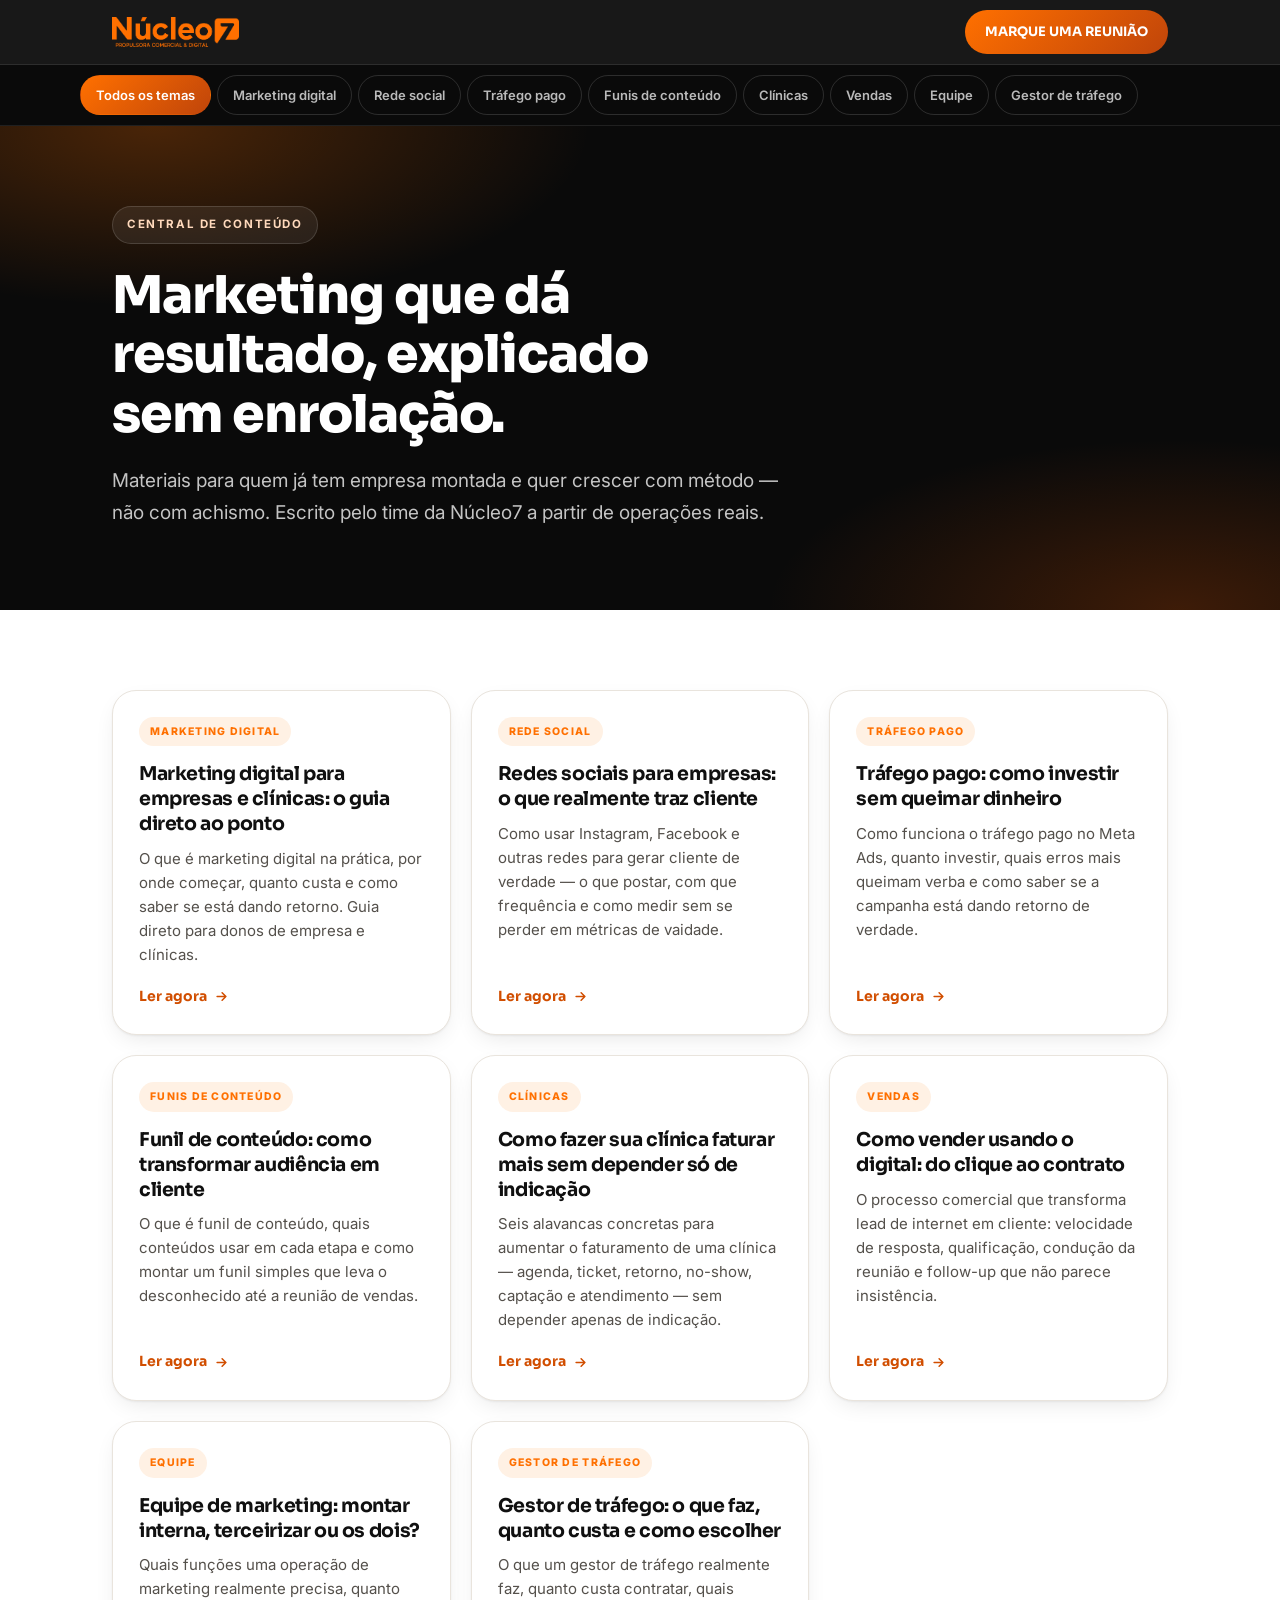
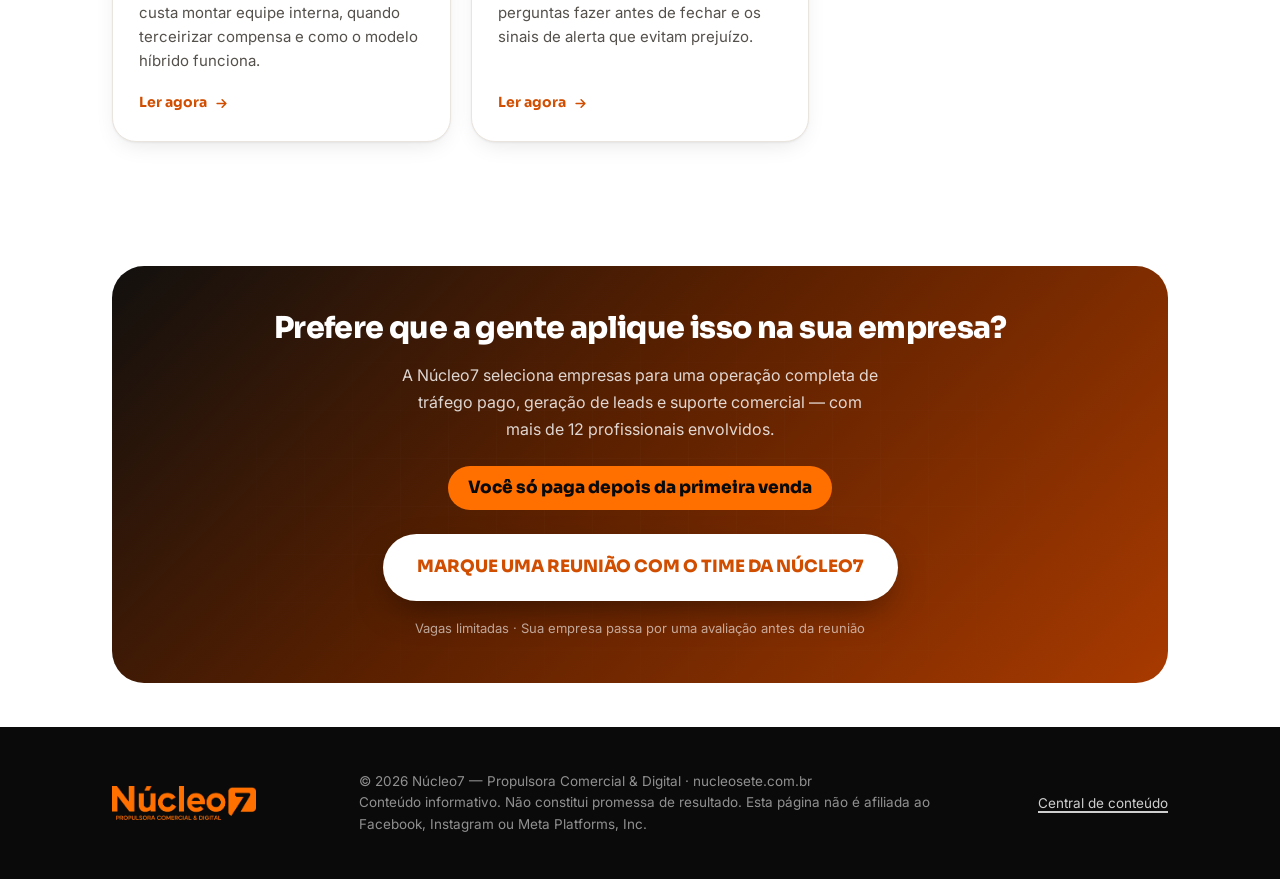
==== conteudo/index.html @ 5089eb70 "Add files via upload" ====
<!DOCTYPE html>
<html lang="pt-BR">
<head>
<meta charset="UTF-8">
<meta name="viewport" content="width=device-width, initial-scale=1, viewport-fit=cover">
<meta name="theme-color" content="#0A0A0A">
<meta name="facebook-domain-verification" content="0egseyh3x0nnyvifl7hkaeydjd7gkp" />
<title>Central de Conteúdo — Marketing, tráfego pago e vendas | Núcleo7</title>
<meta name="description" content="Conteúdo direto ao ponto sobre marketing digital, tráfego pago, redes sociais, funis de conteúdo e vendas para donos de empresa e clínicas.">
<meta name="keywords" content="marketing digital, tráfego pago, redes sociais, funil de conteúdo, vendas, gestor de tráfego">
<meta name="robots" content="index, follow, max-image-preview:large">
<meta name="author" content="Núcleo7">
<link rel="canonical" href="https://nucleosete.com.br/conteudo/">
<meta property="og:type" content="website">
<meta property="og:locale" content="pt_BR">
<meta property="og:site_name" content="Núcleo7">
<meta property="og:title" content="Central de Conteúdo — Marketing, tráfego pago e vendas | Núcleo7">
<meta property="og:description" content="Conteúdo direto ao ponto sobre marketing digital, tráfego pago, redes sociais, funis de conteúdo e vendas para donos de empresa e clínicas.">
<meta property="og:url" content="https://nucleosete.com.br/conteudo/">
<meta property="og:image" content="https://nucleosete.com.br/assets/og-image.png">
<meta name="twitter:card" content="summary_large_image">
<link rel="icon" href="../favicon.ico" sizes="any">
<link rel="icon" type="image/png" sizes="32x32" href="../assets/favicon-32.png">
<link rel="apple-touch-icon" href="../assets/apple-touch-icon.png">
<link rel="preconnect" href="https://fonts.googleapis.com">
<link rel="preconnect" href="https://fonts.gstatic.com" crossorigin>
<link href="https://fonts.googleapis.com/css2?family=Sora:wght@400;600;700;800&family=Inter:wght@400;500;600;700&display=swap" rel="stylesheet">
<link rel="stylesheet" href="estilo.css">
<script type="application/ld+json">
{"@context":"https://schema.org","@type":"CollectionPage",
 "name":"Central de Conteúdo Núcleo7","url":"https://nucleosete.com.br/conteudo/","inLanguage":"pt-BR",
 "description":"Conteúdo sobre marketing digital, tráfego pago, redes sociais, funis e vendas para donos de empresa e clínicas.",
 "hasPart":[{"@type":"Article","headline":"Marketing digital para empresas e clínicas: o guia direto ao ponto","url":"https://nucleosete.com.br/conteudo/marketing-digital-para-empresas-e-clinicas.html"},{"@type":"Article","headline":"Redes sociais para empresas: o que realmente traz cliente","url":"https://nucleosete.com.br/conteudo/redes-sociais-para-empresas.html"},{"@type":"Article","headline":"Tráfego pago: como investir sem queimar dinheiro","url":"https://nucleosete.com.br/conteudo/trafego-pago-para-empresas.html"},{"@type":"Article","headline":"Funil de conteúdo: como transformar audiência em cliente","url":"https://nucleosete.com.br/conteudo/funil-de-conteudo.html"},{"@type":"Article","headline":"Como fazer sua clínica faturar mais sem depender só de indicação","url":"https://nucleosete.com.br/conteudo/como-fazer-sua-clinica-faturar-mais.html"},{"@type":"Article","headline":"Como vender usando o digital: do clique ao contrato","url":"https://nucleosete.com.br/conteudo/como-vender-usando-o-digital.html"},{"@type":"Article","headline":"Equipe de marketing: montar interna, terceirizar ou os dois?","url":"https://nucleosete.com.br/conteudo/equipe-de-marketing.html"},{"@type":"Article","headline":"Gestor de tráfego: o que faz, quanto custa e como escolher","url":"https://nucleosete.com.br/conteudo/gestor-de-trafego.html"}]}
</script>
</head>
<body>

<header class="top">
  <div class="wrap top__in">
    <a class="logo" href="../index.html" aria-label="Núcleo7"><img src="../assets/logo-nucleo7-laranja.png" alt="Núcleo7" width="1369" height="324"></a>
    <a class="top__cta" href="../index.html?utm_source=site&utm_medium=conteudo&utm_campaign=blog-nucleo7&utm_content=hub&utm_term=header#formulario">MARQUE UMA REUNIÃO</a>
  </div>
</header>
<nav class="barra-cat" aria-label="Temas"><div class="wrap barra-cat__in"><a href="index.html" aria-current="page">Todos os temas</a><a href="marketing-digital-para-empresas-e-clinicas.html">Marketing digital</a><a href="redes-sociais-para-empresas.html">Rede social</a><a href="trafego-pago-para-empresas.html">Tráfego pago</a><a href="funil-de-conteudo.html">Funis de conteúdo</a><a href="como-fazer-sua-clinica-faturar-mais.html">Clínicas</a><a href="como-vender-usando-o-digital.html">Vendas</a><a href="equipe-de-marketing.html">Equipe</a><a href="gestor-de-trafego.html">Gestor de tráfego</a></div></nav>

<section class="hub-hero">
  <div class="wrap">
    <span class="eyebrow">Central de conteúdo</span>
    <h1>Marketing que dá resultado, explicado sem enrolação.</h1>
    <p>Materiais para quem já tem empresa montada e quer crescer com método — não com achismo.
       Escrito pelo time da Núcleo7 a partir de operações reais.</p>
  </div>
</section>

<main class="wrap">
  <div class="artigos">
    <a class="art" href="marketing-digital-para-empresas-e-clinicas.html">
      <span class="art__tag">Marketing digital</span>
      <h2>Marketing digital para empresas e clínicas: o guia direto ao ponto</h2>
      <p>O que é marketing digital na prática, por onde começar, quanto custa e como saber se está dando retorno. Guia direto para donos de empresa e clínicas.</p>
      <span class="art__mais">Ler agora
        <svg viewBox="0 0 24 24" fill="none" stroke="currentColor" stroke-width="2.5" stroke-linecap="round" stroke-linejoin="round"><path d="M5 12h14M13 6l6 6-6 6"/></svg>
      </span>
    </a>
    <a class="art" href="redes-sociais-para-empresas.html">
      <span class="art__tag">Rede social</span>
      <h2>Redes sociais para empresas: o que realmente traz cliente</h2>
      <p>Como usar Instagram, Facebook e outras redes para gerar cliente de verdade — o que postar, com que frequência e como medir sem se perder em métricas de vaidade.</p>
      <span class="art__mais">Ler agora
        <svg viewBox="0 0 24 24" fill="none" stroke="currentColor" stroke-width="2.5" stroke-linecap="round" stroke-linejoin="round"><path d="M5 12h14M13 6l6 6-6 6"/></svg>
      </span>
    </a>
    <a class="art" href="trafego-pago-para-empresas.html">
      <span class="art__tag">Tráfego pago</span>
      <h2>Tráfego pago: como investir sem queimar dinheiro</h2>
      <p>Como funciona o tráfego pago no Meta Ads, quanto investir, quais erros mais queimam verba e como saber se a campanha está dando retorno de verdade.</p>
      <span class="art__mais">Ler agora
        <svg viewBox="0 0 24 24" fill="none" stroke="currentColor" stroke-width="2.5" stroke-linecap="round" stroke-linejoin="round"><path d="M5 12h14M13 6l6 6-6 6"/></svg>
      </span>
    </a>
    <a class="art" href="funil-de-conteudo.html">
      <span class="art__tag">Funis de conteúdo</span>
      <h2>Funil de conteúdo: como transformar audiência em cliente</h2>
      <p>O que é funil de conteúdo, quais conteúdos usar em cada etapa e como montar um funil simples que leva o desconhecido até a reunião de vendas.</p>
      <span class="art__mais">Ler agora
        <svg viewBox="0 0 24 24" fill="none" stroke="currentColor" stroke-width="2.5" stroke-linecap="round" stroke-linejoin="round"><path d="M5 12h14M13 6l6 6-6 6"/></svg>
      </span>
    </a>
    <a class="art" href="como-fazer-sua-clinica-faturar-mais.html">
      <span class="art__tag">Clínicas</span>
      <h2>Como fazer sua clínica faturar mais sem depender só de indicação</h2>
      <p>Seis alavancas concretas para aumentar o faturamento de uma clínica — agenda, ticket, retorno, no-show, captação e atendimento — sem depender apenas de indicação.</p>
      <span class="art__mais">Ler agora
        <svg viewBox="0 0 24 24" fill="none" stroke="currentColor" stroke-width="2.5" stroke-linecap="round" stroke-linejoin="round"><path d="M5 12h14M13 6l6 6-6 6"/></svg>
      </span>
    </a>
    <a class="art" href="como-vender-usando-o-digital.html">
      <span class="art__tag">Vendas</span>
      <h2>Como vender usando o digital: do clique ao contrato</h2>
      <p>O processo comercial que transforma lead de internet em cliente: velocidade de resposta, qualificação, condução da reunião e follow-up que não parece insistência.</p>
      <span class="art__mais">Ler agora
        <svg viewBox="0 0 24 24" fill="none" stroke="currentColor" stroke-width="2.5" stroke-linecap="round" stroke-linejoin="round"><path d="M5 12h14M13 6l6 6-6 6"/></svg>
      </span>
    </a>
    <a class="art" href="equipe-de-marketing.html">
      <span class="art__tag">Equipe</span>
      <h2>Equipe de marketing: montar interna, terceirizar ou os dois?</h2>
      <p>Quais funções uma operação de marketing realmente precisa, quanto custa montar equipe interna, quando terceirizar compensa e como o modelo híbrido funciona.</p>
      <span class="art__mais">Ler agora
        <svg viewBox="0 0 24 24" fill="none" stroke="currentColor" stroke-width="2.5" stroke-linecap="round" stroke-linejoin="round"><path d="M5 12h14M13 6l6 6-6 6"/></svg>
      </span>
    </a>
    <a class="art" href="gestor-de-trafego.html">
      <span class="art__tag">Gestor de tráfego</span>
      <h2>Gestor de tráfego: o que faz, quanto custa e como escolher</h2>
      <p>O que um gestor de tráfego realmente faz, quanto custa contratar, quais perguntas fazer antes de fechar e os sinais de alerta que evitam prejuízo.</p>
      <span class="art__mais">Ler agora
        <svg viewBox="0 0 24 24" fill="none" stroke="currentColor" stroke-width="2.5" stroke-linecap="round" stroke-linejoin="round"><path d="M5 12h14M13 6l6 6-6 6"/></svg>
      </span>
    </a></div>

  
<div class="cta-bloco">
  <h3>Prefere que a gente aplique isso na sua empresa?</h3>
  <p>A Núcleo7 seleciona empresas para uma operação completa de tráfego pago, geração de leads e suporte comercial — com mais de 12 profissionais envolvidos.</p>
  <span class="garantia">Você só paga depois da primeira venda</span>
  <a class="btn" href="../index.html?utm_source=site&utm_medium=conteudo&utm_campaign=blog-nucleo7&utm_content=hub&utm_term=hub-final#formulario" data-cta="hub-final">MARQUE UMA REUNIÃO COM O TIME DA NÚCLEO7</a>
  <small>Vagas limitadas · Sua empresa passa por uma avaliação antes da reunião</small>
</div>
</main>

<footer class="rodape">
  <div class="wrap rodape__in">
    <a class="logo" href="../index.html"><img src="../assets/logo-nucleo7-laranja.png" alt="Núcleo7" width="1369" height="324" style="height:34px"></a>
    <p>
      © <span id="ano"></span> Núcleo7 — Propulsora Comercial &amp; Digital · nucleosete.com.br<br>
      Conteúdo informativo. Não constitui promessa de resultado.
      Esta página não é afiliada ao Facebook, Instagram ou Meta Platforms, Inc.
    </p>
    <a href="index.html">Central de conteúdo</a>
  </div>
</footer>
<script src="../config.js"></script>
<script src="../tracking.js"></script>
<script>
document.getElementById('ano').textContent = new Date().getFullYear();
(function(){
  var pb = document.getElementById('leitura-prog');
  if (pb) window.addEventListener('scroll', function(){
    var h = document.documentElement;
    var t = (h.scrollTop) / ((h.scrollHeight) - h.clientHeight);
    pb.style.width = Math.min(100, Math.max(0, t*100)) + '%';
  }, {passive:true});
  document.querySelectorAll('[data-cta]').forEach(function(el){
    el.addEventListener('click', function(){
      if (window.N7) N7.track('ClickCTA', { posicao: el.getAttribute('data-cta'), origem: 'conteudo' });
    });
  });
})();
</script>
</body>
</html>
---- conteudo/estilo.css ----
/* ============================================================
   NÚCLEO7 — CENTRAL DE CONTEÚDO
   Mesma identidade da LP, layout de leitura.
   ============================================================ */
:root{
  --laranja:#FF7000; --laranja-escuro:#D14E00; --laranja-claro:#FF9A3D;
  --preto:#0A0A0A; --branco:#FFFFFF;
  --tinta:#101010; --tinta-2:#54504B; --tinta-3:#837D76;
  --linha:#E9E4DD; --superficie:#FFFFFF; --superficie-2:#F8F6F3; --superficie-3:#FFF1E4;
  --escuro:#0A0A0A;
  --grad: linear-gradient(135deg, #12100E 0%, #5A2000 45%, #A83A00 100%);
  --grad-cta: linear-gradient(135deg, #FF7000 0%, #C0450A 100%);
  --r:16px; --r-lg:24px; --r-xl:32px;
  --sombra: 0 1px 2px rgba(10,10,10,.05), 0 8px 24px -8px rgba(10,10,10,.12);
  --max:1120px; --leitura:720px;
  --pad:clamp(20px, 5vw, 32px);
}
*,*::before,*::after{box-sizing:border-box}
html{-webkit-text-size-adjust:100%; scroll-behavior:smooth}
body{
  margin:0; background:var(--superficie); color:var(--tinta);
  font-family:'Inter',system-ui,-apple-system,'Segoe UI',sans-serif;
  font-size:17px; line-height:1.7; -webkit-font-smoothing:antialiased; overflow-x:hidden;
}
img{max-width:100%; display:block; height:auto}
h1,h2,h3,h4{font-family:'Sora',system-ui,sans-serif; margin:0; line-height:1.15; letter-spacing:-.02em; font-weight:800}
p{margin:0}
a{color:var(--laranja-escuro); text-decoration:underline; text-underline-offset:3px; text-decoration-thickness:1.5px}
a:hover{color:var(--laranja)}
button{font:inherit; cursor:pointer}
.wrap{max-width:var(--max); margin-inline:auto; padding-inline:var(--pad)}
.leitura{max-width:var(--leitura); margin-inline:auto}

/* ---------- Header ---------- */
.top{
  position:sticky; top:0; z-index:60; background:rgba(10,10,10,.94);
  backdrop-filter:blur(14px); border-bottom:1px solid rgba(255,255,255,.09);
}
.top__in{display:flex; align-items:center; justify-content:space-between; gap:16px; height:64px}
.logo{display:flex; align-items:center; text-decoration:none; flex:none}
.logo img{height:30px; width:auto}
.top__cta{
  font-family:'Sora'; font-weight:700; font-size:13px; text-decoration:none; white-space:nowrap;
  color:#fff; background:var(--grad-cta); padding:11px 20px; border-radius:100px;
  transition:transform .18s ease; text-align:center;
}
.top__cta:hover{transform:translateY(-1px); color:#fff}
@media(max-width:520px){ .top__cta{font-size:12px; padding:10px 15px} .logo img{height:26px} }

/* ---------- Barra de categorias ---------- */
.barra-cat{background:var(--preto); border-bottom:1px solid rgba(255,255,255,.09); position:sticky; top:64px; z-index:55}
.barra-cat__in{display:flex; gap:6px; overflow-x:auto; scrollbar-width:none; padding:10px 0}
.barra-cat__in::-webkit-scrollbar{display:none}
.barra-cat a{
  flex:none; font-size:13px; font-weight:600; text-decoration:none; white-space:nowrap;
  color:rgba(255,255,255,.72); padding:8px 15px; border-radius:100px;
  border:1px solid rgba(255,255,255,.14); transition:all .18s ease;
}
.barra-cat a:hover{color:#fff; border-color:var(--laranja); background:rgba(255,112,0,.16)}
.barra-cat a[aria-current]{color:#fff; background:var(--grad-cta); border-color:transparent}

/* ---------- Hero do hub ---------- */
.hub-hero{background:var(--escuro); color:#fff; padding:clamp(48px,7vw,80px) 0; position:relative; overflow:hidden}
.hub-hero::before{
  content:''; position:absolute; inset:0;
  background:radial-gradient(55% 60% at 12% 0%, rgba(255,112,0,.26), transparent 62%),
             radial-gradient(50% 55% at 92% 100%, rgba(209,78,0,.26), transparent 64%);
}
.hub-hero .wrap{position:relative; z-index:2}
.hub-hero h1{font-size:clamp(30px,5.4vw,52px); max-width:18ch; text-wrap:balance}
.hub-hero p{margin-top:20px; max-width:56ch; color:rgba(255,255,255,.76); font-size:clamp(16px,2vw,19px)}
.eyebrow{
  display:inline-flex; align-items:center; gap:8px; font-size:11.5px; font-weight:700;
  letter-spacing:.14em; text-transform:uppercase; color:#FFD9BC;
  background:rgba(255,255,255,.07); border:1px solid rgba(255,255,255,.14);
  padding:8px 14px; border-radius:100px; margin-bottom:22px;
}

/* ---------- Grade de artigos ---------- */
.artigos{display:grid; gap:20px; padding:clamp(48px,7vw,80px) 0}
@media(min-width:680px){ .artigos{grid-template-columns:repeat(2,1fr)} }
@media(min-width:1000px){ .artigos{grid-template-columns:repeat(3,1fr)} }
.art{
  display:flex; flex-direction:column; background:var(--superficie); border:1px solid var(--linha);
  border-radius:var(--r-lg); padding:26px; text-decoration:none; color:inherit;
  box-shadow:var(--sombra); transition:transform .22s ease, box-shadow .22s ease, border-color .22s ease;
}
.art:hover{transform:translateY(-4px); border-color:rgba(255,112,0,.35); box-shadow:0 20px 48px -18px rgba(209,78,0,.3); color:inherit}
.art__tag{
  align-self:flex-start; font-size:10.5px; font-weight:800; letter-spacing:.12em; text-transform:uppercase;
  color:var(--laranja); background:var(--superficie-3); padding:6px 11px; border-radius:100px; margin-bottom:16px;
}
.art h2{font-size:19px; line-height:1.3; font-weight:700}
.art p{margin-top:10px; font-size:15px; color:var(--tinta-2); line-height:1.6; flex:1}
.art__mais{
  margin-top:18px; font-family:'Sora'; font-weight:700; font-size:14px; color:var(--laranja-escuro);
  display:inline-flex; align-items:center; gap:7px;
}
.art:hover .art__mais{gap:11px; color:var(--laranja)}
.art__mais svg{width:15px;height:15px; transition:transform .2s ease}

/* ---------- Artigo ---------- */
.crumbs{font-size:13px; color:var(--tinta-3); padding:22px 0 0}
.crumbs a{color:var(--tinta-3); text-decoration:none}
.crumbs a:hover{color:var(--laranja)}
.artigo{padding:14px 0 clamp(56px,8vw,90px)}
.artigo__cab{padding:14px 0 34px; border-bottom:1px solid var(--linha); margin-bottom:38px}
.artigo h1{font-size:clamp(28px,4.8vw,44px); line-height:1.12; text-wrap:balance}
.artigo__sub{margin-top:20px; font-size:clamp(17px,2.1vw,20px); color:var(--tinta-2); line-height:1.6}
.artigo__meta{margin-top:22px; font-size:13px; color:var(--tinta-3); display:flex; gap:14px; flex-wrap:wrap; align-items:center}
.artigo__meta b{color:var(--laranja); font-weight:700}
.artigo h2{font-size:clamp(22px,3.2vw,30px); margin:44px 0 16px; line-height:1.2}
.artigo h3{font-size:clamp(18px,2.4vw,21px); margin:32px 0 12px; font-weight:700}
.artigo p{margin:0 0 18px; color:#26231F}
.artigo ul, .artigo ol{margin:0 0 22px; padding-left:22px; color:#26231F}
.artigo li{margin-bottom:10px}
.artigo li::marker{color:var(--laranja); font-weight:700}
.artigo strong{font-weight:700; color:var(--tinta)}

.destaque{
  background:var(--superficie-3); border-left:4px solid var(--laranja);
  border-radius:0 var(--r) var(--r) 0; padding:22px 24px; margin:30px 0;
  font-size:16.5px; line-height:1.65; color:#2E2A25;
}
.destaque strong{color:var(--laranja-escuro)}

.tabela{width:100%; border-collapse:collapse; margin:26px 0; font-size:15px; display:block; overflow-x:auto}
.tabela th,.tabela td{border:1px solid var(--linha); padding:13px 15px; text-align:left; vertical-align:top}
.tabela th{background:var(--superficie-2); font-family:'Sora'; font-weight:700; font-size:13.5px; white-space:nowrap}

/* ---------- CTA dentro do artigo ---------- */
.cta-bloco{
  background:var(--grad); color:#fff; border-radius:var(--r-xl);
  padding:clamp(28px,4.4vw,44px); margin:44px 0; text-align:center; position:relative; overflow:hidden;
}
.cta-bloco::before{
  content:''; position:absolute; inset:0; opacity:.3;
  background-image:linear-gradient(rgba(255,255,255,.06) 1px,transparent 1px),
                   linear-gradient(90deg,rgba(255,255,255,.06) 1px,transparent 1px);
  background-size:48px 48px;
  mask-image:radial-gradient(65% 70% at 50% 50%,#000,transparent);
  -webkit-mask-image:radial-gradient(65% 70% at 50% 50%,#000,transparent);
}
.cta-bloco > *{position:relative; z-index:2}
.cta-bloco h3{font-size:clamp(21px,3.4vw,30px); line-height:1.2; text-wrap:balance}
.cta-bloco p{margin:16px auto 0; color:rgba(255,255,255,.82); max-width:48ch; font-size:16px}
.cta-bloco .garantia{
  display:block; width:fit-content; max-width:100%; margin:22px auto 0;
  font-family:'Sora'; font-weight:800;
  font-size:clamp(14px,2.1vw,17px); color:#0A0A0A; background:var(--laranja);
  padding:11px 20px; border-radius:100px; line-height:1.3;
}
.btn{
  display:inline-flex; align-items:center; justify-content:center; gap:10px; margin-top:24px;
  font-family:'Sora'; font-weight:800; font-size:clamp(15px,1.8vw,17px); text-decoration:none;
  padding:19px 34px; border-radius:100px; border:0; background:#fff; color:var(--laranja-escuro);
  box-shadow:0 14px 36px -12px rgba(0,0,0,.55); transition:transform .18s ease, box-shadow .18s ease;
  max-width:100%;
}
.btn:hover{transform:translateY(-2px); color:var(--laranja-escuro); box-shadow:0 20px 46px -14px rgba(0,0,0,.6)}
.cta-bloco small{display:block; margin-top:16px; font-size:13px; color:rgba(255,255,255,.6)}

/* ---------- FAQ ---------- */
.faq{margin:44px 0 0; display:grid; gap:11px}
.q{background:var(--superficie); border:1px solid var(--linha); border-radius:var(--r); overflow:hidden}
.q[open]{border-color:rgba(255,112,0,.32); box-shadow:var(--sombra)}
.q summary{
  list-style:none; cursor:pointer; padding:19px 21px; display:flex; align-items:center; gap:16px;
  font-family:'Sora'; font-weight:700; font-size:16px; line-height:1.35;
}
.q summary::-webkit-details-marker{display:none}
.q summary::after{
  content:''; margin-left:auto; flex:none; width:10px; height:10px;
  border-right:2.5px solid var(--laranja); border-bottom:2.5px solid var(--laranja);
  transform:rotate(45deg) translateY(-3px); transition:transform .22s ease;
}
.q[open] summary::after{transform:rotate(-135deg) translateY(-3px)}
.q .a{padding:0 21px 21px; font-size:15.5px; color:var(--tinta-2); line-height:1.65}

/* ---------- Leia também ---------- */
.relacionados{border-top:1px solid var(--linha); margin-top:52px; padding-top:38px}
.relacionados h2{font-size:20px; margin-bottom:20px}
.rel-lista{display:grid; gap:12px}
@media(min-width:640px){ .rel-lista{grid-template-columns:repeat(2,1fr)} }
.rel{
  display:block; padding:18px 20px; border:1px solid var(--linha); border-radius:var(--r);
  text-decoration:none; color:inherit; font-family:'Sora'; font-weight:700; font-size:15px; line-height:1.35;
  transition:all .2s ease;
}
.rel:hover{border-color:var(--laranja); background:var(--superficie-3); color:inherit; transform:translateX(3px)}

/* ---------- Índice do artigo ---------- */
.indice{
  background:var(--superficie-2); border:1px solid var(--linha); border-radius:var(--r);
  padding:22px 24px; margin:0 0 34px;
}
.indice b{font-family:'Sora'; font-size:12px; letter-spacing:.12em; text-transform:uppercase; color:var(--laranja)}
.indice ol{margin:14px 0 0; padding-left:20px}
.indice li{margin-bottom:8px; font-size:15px}
.indice a{color:var(--tinta-2); text-decoration:none}
.indice a:hover{color:var(--laranja); text-decoration:underline}

/* ---------- Rodapé ---------- */
.rodape{background:var(--escuro); color:rgba(255,255,255,.55); padding:44px 0; font-size:13.5px; margin-top:0}
.rodape__in{display:flex; flex-direction:column; gap:20px; align-items:center; text-align:center}
.rodape a{color:rgba(255,255,255,.8)}
.rodape p{max-width:64ch; line-height:1.6}
@media(min-width:820px){ .rodape__in{flex-direction:row; justify-content:space-between; text-align:left} }

/* ---------- Progresso de leitura ---------- */
.leitura-prog{position:fixed; top:0; left:0; height:3px; background:var(--grad-cta); width:0; z-index:80; transition:width .1s linear}

@media(prefers-reduced-motion:reduce){ *{animation:none!important; transition:none!important} html{scroll-behavior:auto} }
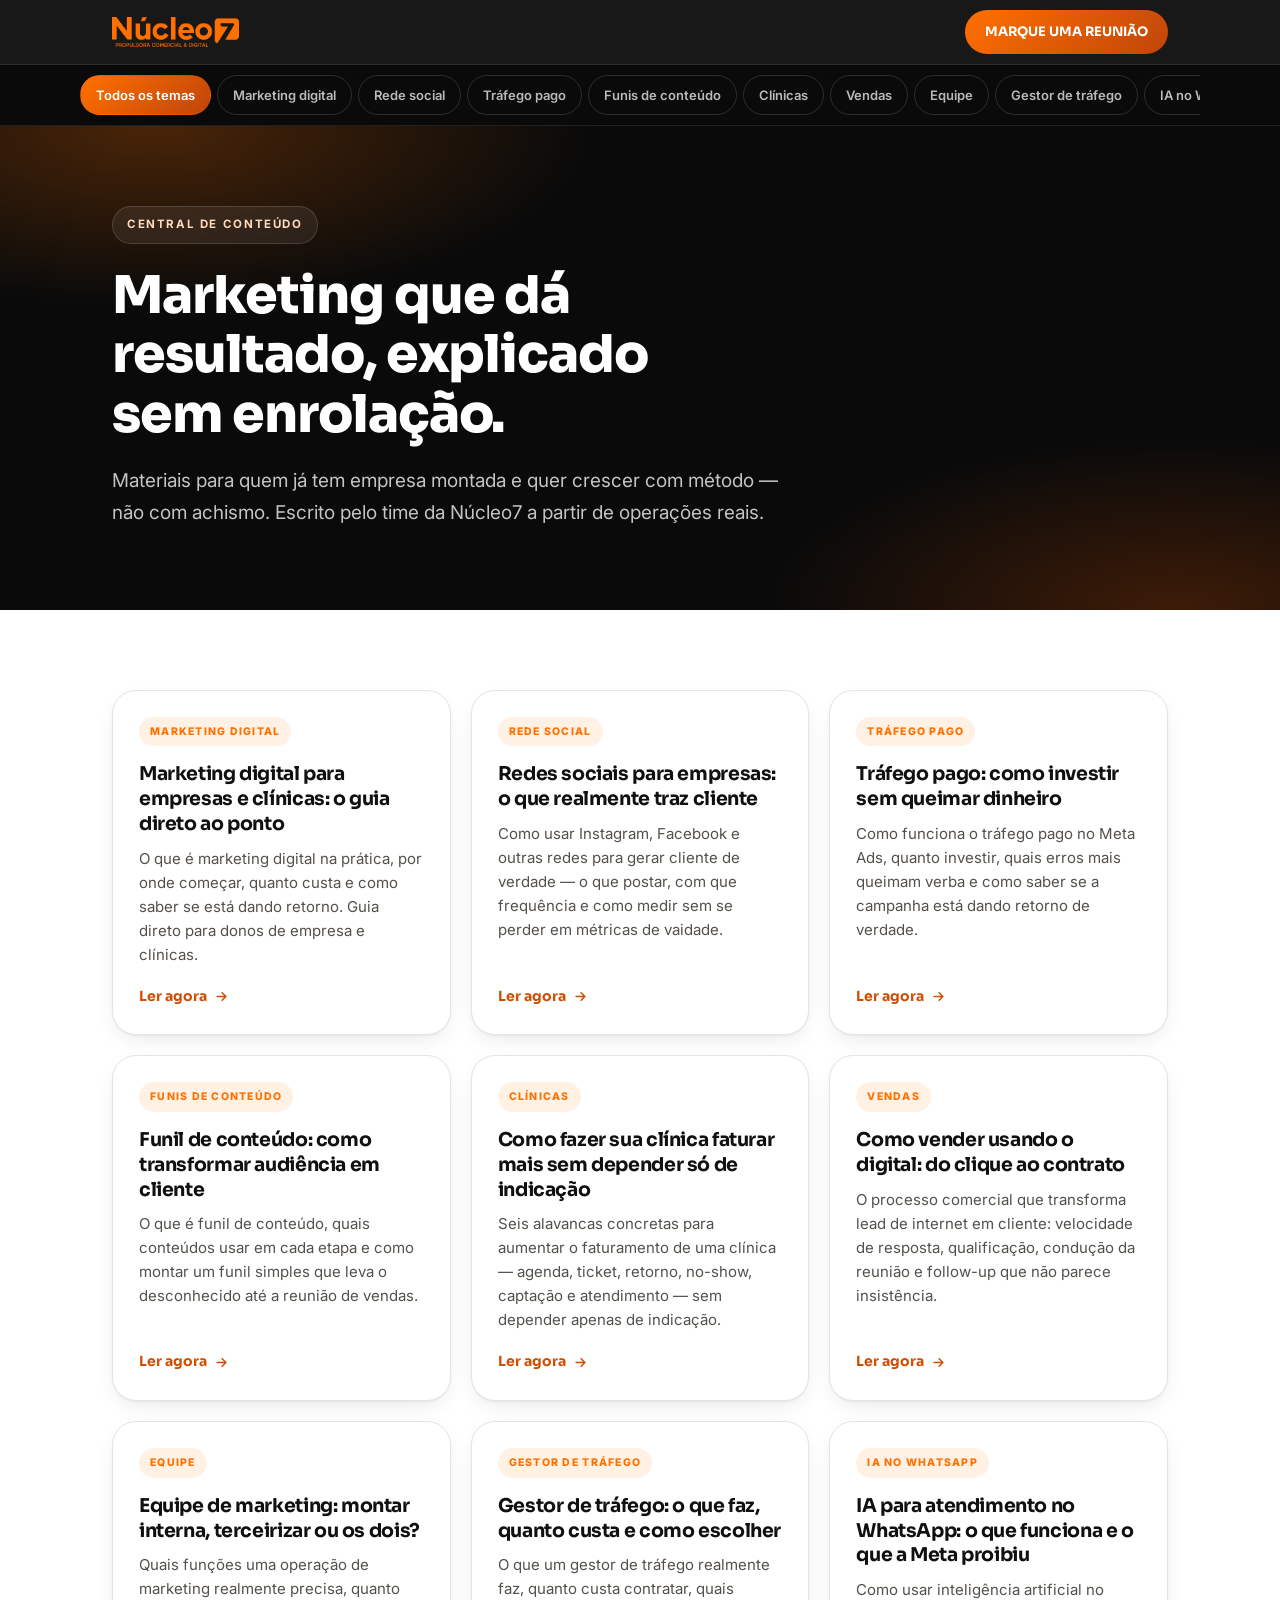
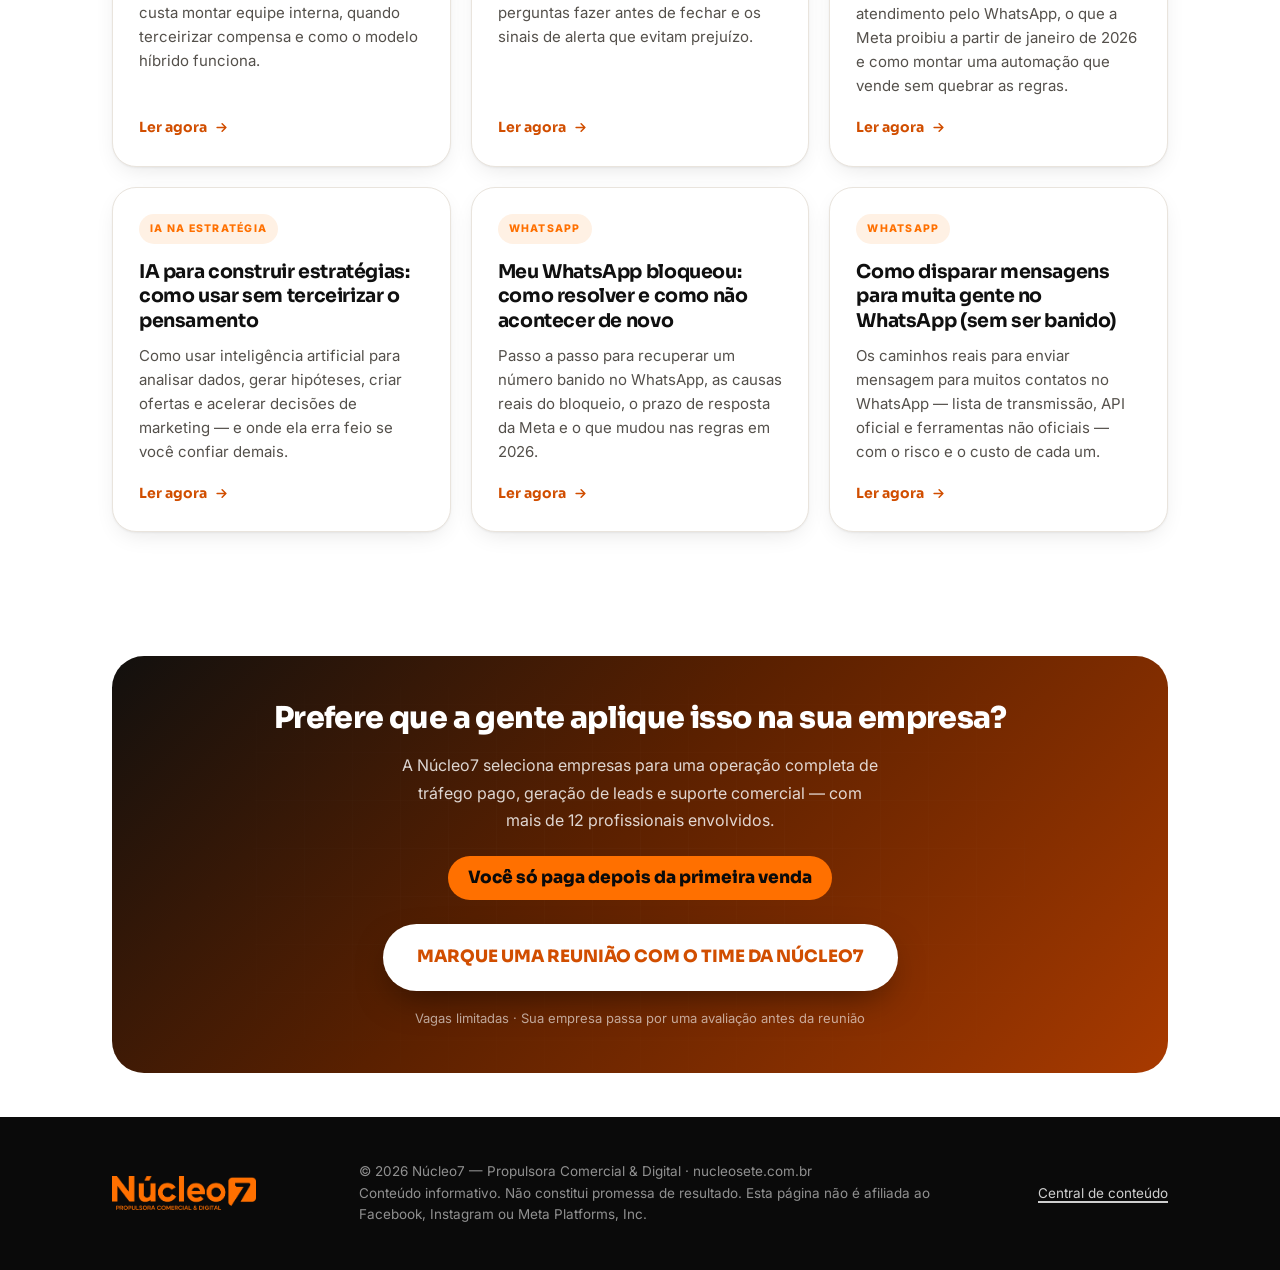
==== commit 2a96233e: "Add files via upload" ====
--- a/conteudo/index.html
+++ b/conteudo/index.html
@@ -30,7 +30,7 @@
 {"@context":"https://schema.org","@type":"CollectionPage",
  "name":"Central de Conteúdo Núcleo7","url":"https://nucleosete.com.br/conteudo/","inLanguage":"pt-BR",
  "description":"Conteúdo sobre marketing digital, tráfego pago, redes sociais, funis e vendas para donos de empresa e clínicas.",
- "hasPart":[{"@type":"Article","headline":"Marketing digital para empresas e clínicas: o guia direto ao ponto","url":"https://nucleosete.com.br/conteudo/marketing-digital-para-empresas-e-clinicas.html"},{"@type":"Article","headline":"Redes sociais para empresas: o que realmente traz cliente","url":"https://nucleosete.com.br/conteudo/redes-sociais-para-empresas.html"},{"@type":"Article","headline":"Tráfego pago: como investir sem queimar dinheiro","url":"https://nucleosete.com.br/conteudo/trafego-pago-para-empresas.html"},{"@type":"Article","headline":"Funil de conteúdo: como transformar audiência em cliente","url":"https://nucleosete.com.br/conteudo/funil-de-conteudo.html"},{"@type":"Article","headline":"Como fazer sua clínica faturar mais sem depender só de indicação","url":"https://nucleosete.com.br/conteudo/como-fazer-sua-clinica-faturar-mais.html"},{"@type":"Article","headline":"Como vender usando o digital: do clique ao contrato","url":"https://nucleosete.com.br/conteudo/como-vender-usando-o-digital.html"},{"@type":"Article","headline":"Equipe de marketing: montar interna, terceirizar ou os dois?","url":"https://nucleosete.com.br/conteudo/equipe-de-marketing.html"},{"@type":"Article","headline":"Gestor de tráfego: o que faz, quanto custa e como escolher","url":"https://nucleosete.com.br/conteudo/gestor-de-trafego.html"}]}
+ "hasPart":[{"@type":"Article","headline":"Marketing digital para empresas e clínicas: o guia direto ao ponto","url":"https://nucleosete.com.br/conteudo/marketing-digital-para-empresas-e-clinicas.html"},{"@type":"Article","headline":"Redes sociais para empresas: o que realmente traz cliente","url":"https://nucleosete.com.br/conteudo/redes-sociais-para-empresas.html"},{"@type":"Article","headline":"Tráfego pago: como investir sem queimar dinheiro","url":"https://nucleosete.com.br/conteudo/trafego-pago-para-empresas.html"},{"@type":"Article","headline":"Funil de conteúdo: como transformar audiência em cliente","url":"https://nucleosete.com.br/conteudo/funil-de-conteudo.html"},{"@type":"Article","headline":"Como fazer sua clínica faturar mais sem depender só de indicação","url":"https://nucleosete.com.br/conteudo/como-fazer-sua-clinica-faturar-mais.html"},{"@type":"Article","headline":"Como vender usando o digital: do clique ao contrato","url":"https://nucleosete.com.br/conteudo/como-vender-usando-o-digital.html"},{"@type":"Article","headline":"Equipe de marketing: montar interna, terceirizar ou os dois?","url":"https://nucleosete.com.br/conteudo/equipe-de-marketing.html"},{"@type":"Article","headline":"Gestor de tráfego: o que faz, quanto custa e como escolher","url":"https://nucleosete.com.br/conteudo/gestor-de-trafego.html"},{"@type":"Article","headline":"IA para atendimento no WhatsApp: o que funciona e o que a Meta proibiu","url":"https://nucleosete.com.br/conteudo/ia-para-atendimento-no-whatsapp.html"},{"@type":"Article","headline":"IA para construir estratégias: como usar sem terceirizar o pensamento","url":"https://nucleosete.com.br/conteudo/ia-para-construir-estrategias.html"},{"@type":"Article","headline":"Meu WhatsApp bloqueou: como resolver e como não acontecer de novo","url":"https://nucleosete.com.br/conteudo/whatsapp-bloqueado-como-resolver.html"},{"@type":"Article","headline":"Como disparar mensagens para muita gente no WhatsApp (sem ser banido)","url":"https://nucleosete.com.br/conteudo/como-disparar-mensagens-no-whatsapp.html"}]}
 </script>
 </head>
 <body>
@@ -41,7 +41,7 @@
     <a class="top__cta" href="../index.html?utm_source=site&utm_medium=conteudo&utm_campaign=blog-nucleo7&utm_content=hub&utm_term=header#formulario">MARQUE UMA REUNIÃO</a>
   </div>
 </header>
-<nav class="barra-cat" aria-label="Temas"><div class="wrap barra-cat__in"><a href="index.html" aria-current="page">Todos os temas</a><a href="marketing-digital-para-empresas-e-clinicas.html">Marketing digital</a><a href="redes-sociais-para-empresas.html">Rede social</a><a href="trafego-pago-para-empresas.html">Tráfego pago</a><a href="funil-de-conteudo.html">Funis de conteúdo</a><a href="como-fazer-sua-clinica-faturar-mais.html">Clínicas</a><a href="como-vender-usando-o-digital.html">Vendas</a><a href="equipe-de-marketing.html">Equipe</a><a href="gestor-de-trafego.html">Gestor de tráfego</a></div></nav>
+<nav class="barra-cat" aria-label="Temas"><div class="wrap barra-cat__in"><a href="index.html" aria-current="page">Todos os temas</a><a href="marketing-digital-para-empresas-e-clinicas.html">Marketing digital</a><a href="redes-sociais-para-empresas.html">Rede social</a><a href="trafego-pago-para-empresas.html">Tráfego pago</a><a href="funil-de-conteudo.html">Funis de conteúdo</a><a href="como-fazer-sua-clinica-faturar-mais.html">Clínicas</a><a href="como-vender-usando-o-digital.html">Vendas</a><a href="equipe-de-marketing.html">Equipe</a><a href="gestor-de-trafego.html">Gestor de tráfego</a><a href="ia-para-atendimento-no-whatsapp.html">IA no WhatsApp</a><a href="ia-para-construir-estrategias.html">IA na estratégia</a><a href="whatsapp-bloqueado-como-resolver.html">WhatsApp</a><a href="como-disparar-mensagens-no-whatsapp.html">WhatsApp</a></div></nav>
 
 <section class="hub-hero">
   <div class="wrap">
@@ -117,6 +117,38 @@
       <span class="art__mais">Ler agora
         <svg viewBox="0 0 24 24" fill="none" stroke="currentColor" stroke-width="2.5" stroke-linecap="round" stroke-linejoin="round"><path d="M5 12h14M13 6l6 6-6 6"/></svg>
       </span>
+    </a>
+    <a class="art" href="ia-para-atendimento-no-whatsapp.html">
+      <span class="art__tag">IA no WhatsApp</span>
+      <h2>IA para atendimento no WhatsApp: o que funciona e o que a Meta proibiu</h2>
+      <p>Como usar inteligência artificial no atendimento pelo WhatsApp, o que a Meta proibiu a partir de janeiro de 2026 e como montar uma automação que vende sem quebrar as regras.</p>
+      <span class="art__mais">Ler agora
+        <svg viewBox="0 0 24 24" fill="none" stroke="currentColor" stroke-width="2.5" stroke-linecap="round" stroke-linejoin="round"><path d="M5 12h14M13 6l6 6-6 6"/></svg>
+      </span>
+    </a>
+    <a class="art" href="ia-para-construir-estrategias.html">
+      <span class="art__tag">IA na estratégia</span>
+      <h2>IA para construir estratégias: como usar sem terceirizar o pensamento</h2>
+      <p>Como usar inteligência artificial para analisar dados, gerar hipóteses, criar ofertas e acelerar decisões de marketing — e onde ela erra feio se você confiar demais.</p>
+      <span class="art__mais">Ler agora
+        <svg viewBox="0 0 24 24" fill="none" stroke="currentColor" stroke-width="2.5" stroke-linecap="round" stroke-linejoin="round"><path d="M5 12h14M13 6l6 6-6 6"/></svg>
+      </span>
+    </a>
+    <a class="art" href="whatsapp-bloqueado-como-resolver.html">
+      <span class="art__tag">WhatsApp</span>
+      <h2>Meu WhatsApp bloqueou: como resolver e como não acontecer de novo</h2>
+      <p>Passo a passo para recuperar um número banido no WhatsApp, as causas reais do bloqueio, o prazo de resposta da Meta e o que mudou nas regras em 2026.</p>
+      <span class="art__mais">Ler agora
+        <svg viewBox="0 0 24 24" fill="none" stroke="currentColor" stroke-width="2.5" stroke-linecap="round" stroke-linejoin="round"><path d="M5 12h14M13 6l6 6-6 6"/></svg>
+      </span>
+    </a>
+    <a class="art" href="como-disparar-mensagens-no-whatsapp.html">
+      <span class="art__tag">WhatsApp</span>
+      <h2>Como disparar mensagens para muita gente no WhatsApp (sem ser banido)</h2>
+      <p>Os caminhos reais para enviar mensagem para muitos contatos no WhatsApp — lista de transmissão, API oficial e ferramentas não oficiais — com o risco e o custo de cada um.</p>
+      <span class="art__mais">Ler agora
+        <svg viewBox="0 0 24 24" fill="none" stroke="currentColor" stroke-width="2.5" stroke-linecap="round" stroke-linejoin="round"><path d="M5 12h14M13 6l6 6-6 6"/></svg>
+      </span>
     </a></div>
 
   
